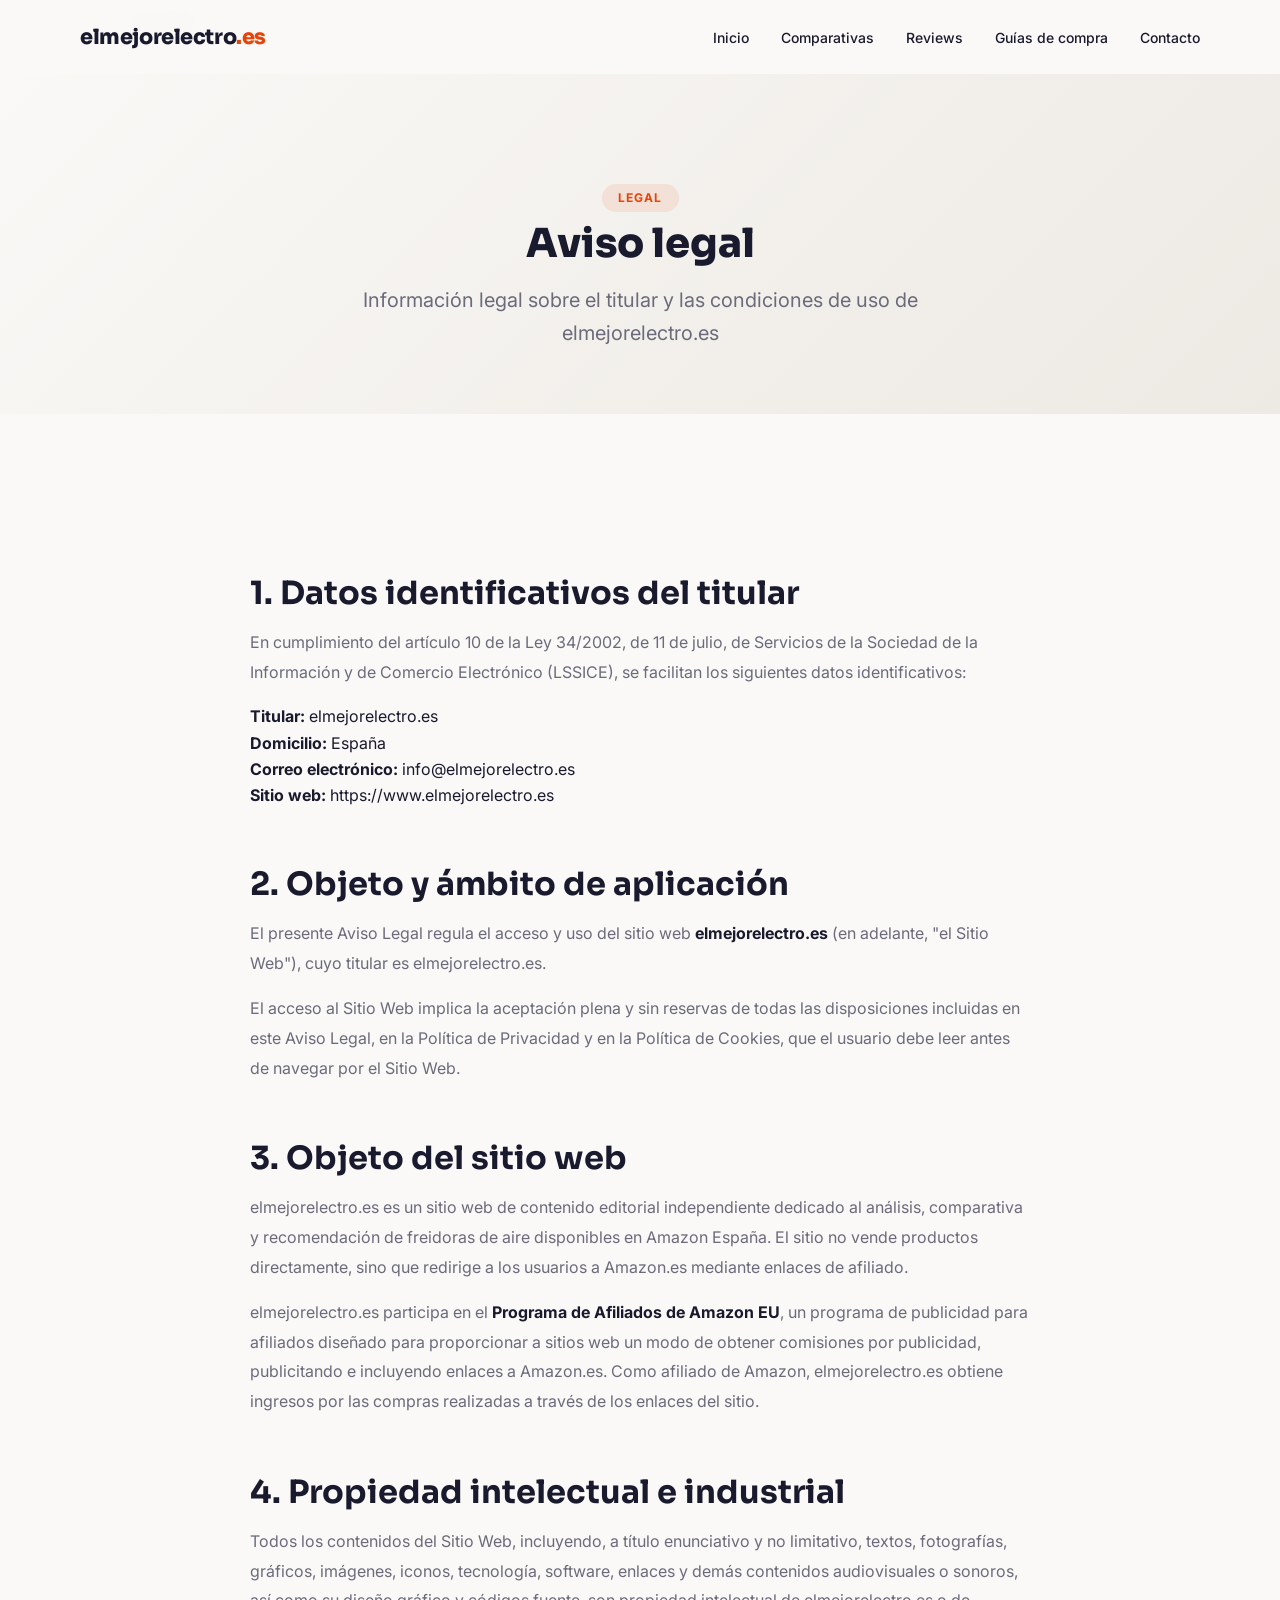
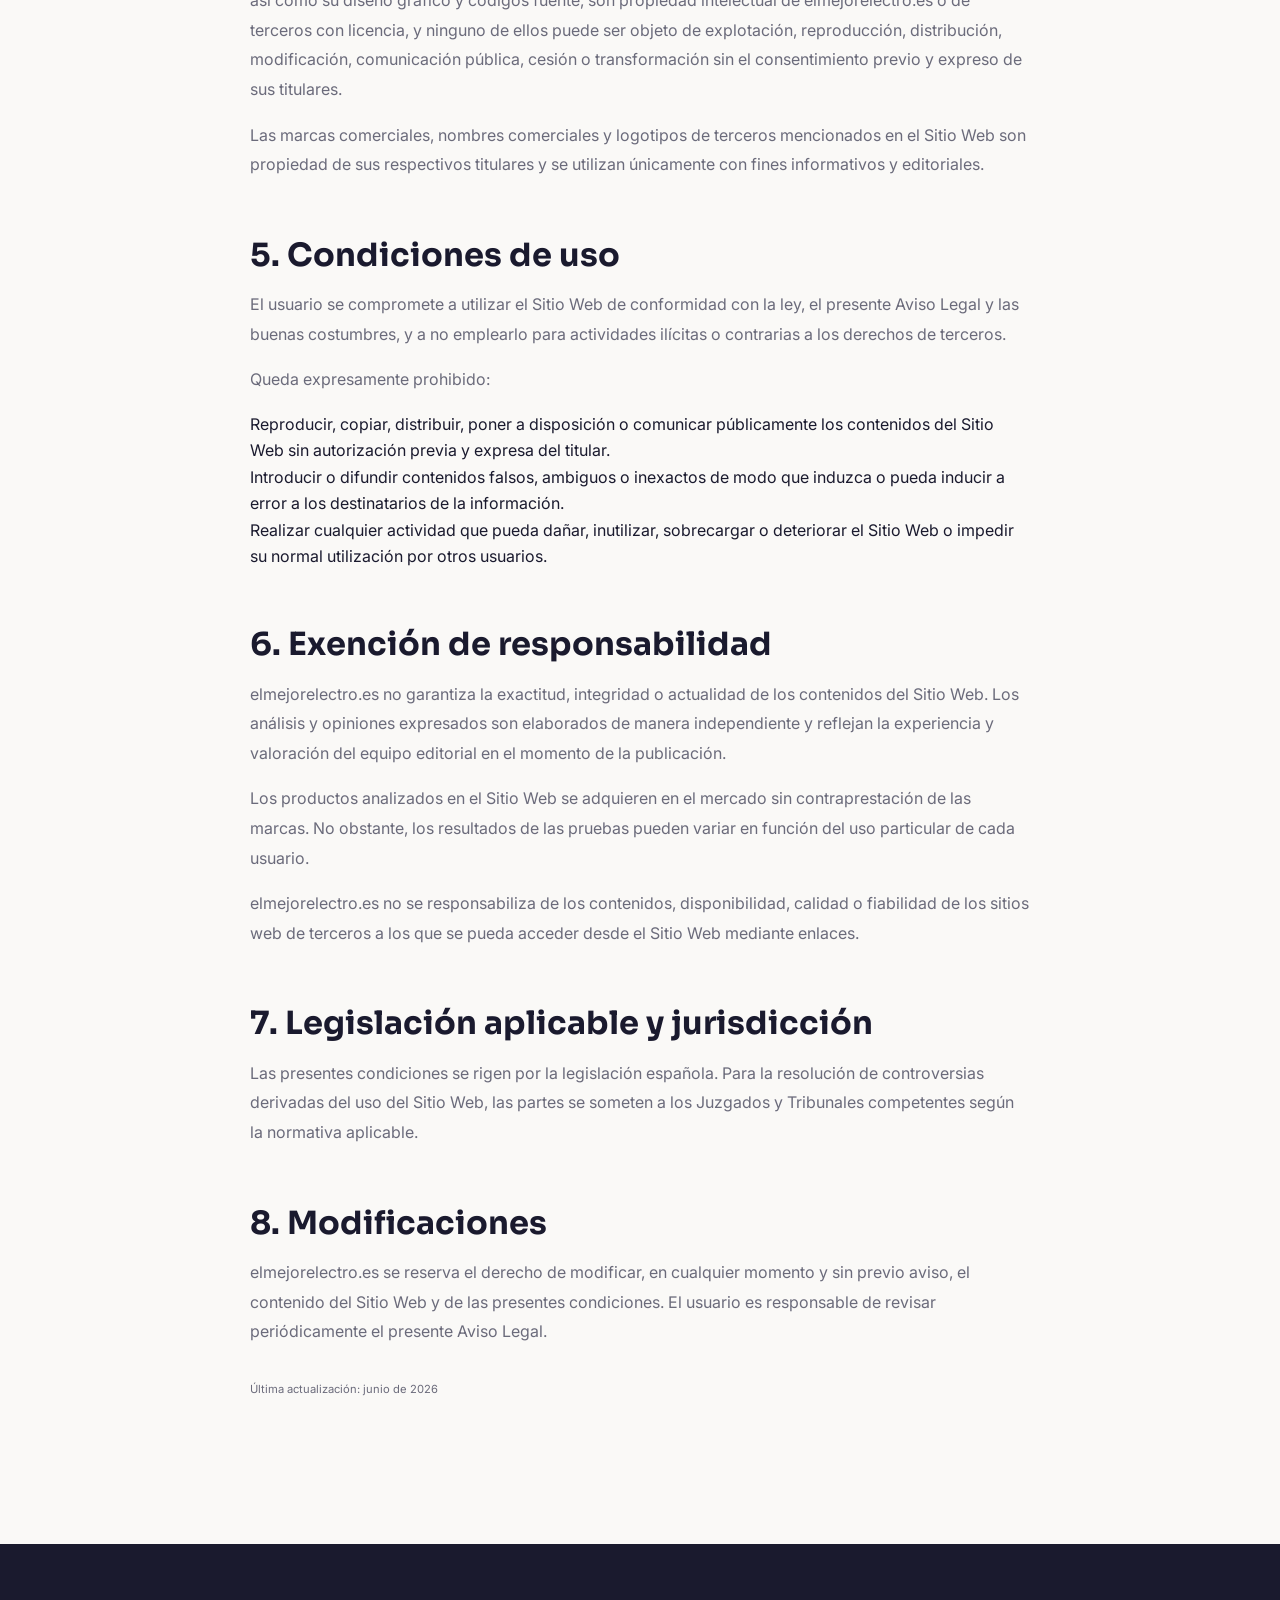
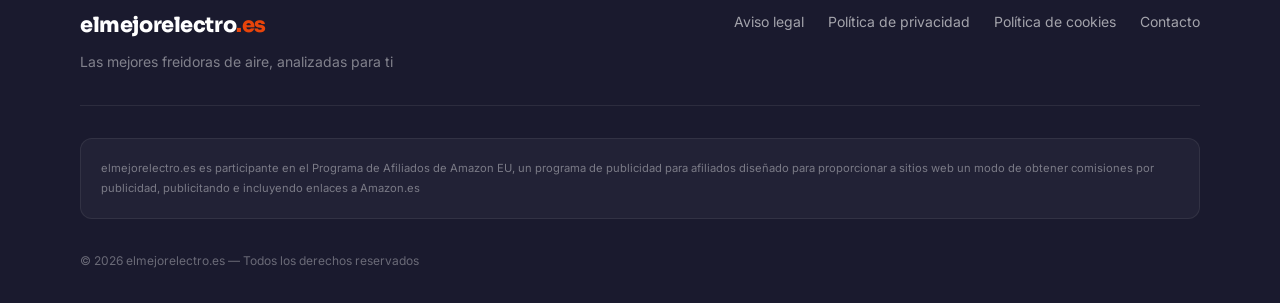
==== pages/aviso-legal.html @ 30460b9b "Initial commit — elmejorelectro.es" ====
<!DOCTYPE html>
<html lang="es">
<head>
  <meta charset="UTF-8">
  <meta name="viewport" content="width=device-width, initial-scale=1.0">
  <title>Aviso Legal | elmejorelectro.es</title>
  <meta name="description" content="Aviso legal de elmejorelectro.es. Información sobre el titular del sitio, condiciones de uso y propiedad intelectual.">
  <meta name="robots" content="noindex, follow">
  <link rel="icon" type="image/svg+xml" href="../favicon.svg">
  <link rel="canonical" href="https://www.elmejorelectro.es/pages/aviso-legal.html">

  <link rel="preconnect" href="https://fonts.googleapis.com">
  <link rel="preconnect" href="https://fonts.gstatic.com" crossorigin>
  <link href="https://fonts.googleapis.com/css2?family=Sora:wght@400;600;700;800&family=Inter:wght@400;500;600&display=swap" rel="stylesheet">
  <link rel="stylesheet" href="../css/style.css">
</head>
<body>

  <header id="main-header" class="header">
    <div class="container header-inner">
      <a href="../index.html" class="logo" aria-label="elmejorelectro.es — inicio">
        <span class="logo-text">elmejorelectro</span><span class="logo-dot">.es</span>
      </a>
      <nav class="nav" id="main-nav" aria-label="Navegación principal">
        <ul class="nav-list">
          <li><a href="../index.html" class="nav-link">Inicio</a></li>
          <li><a href="comparativa-freidoras-aire.html" class="nav-link">Comparativas</a></li>
          <li><a href="reviews.html" class="nav-link">Reviews</a></li>
          <li><a href="guia-de-compra.html" class="nav-link">Guías de compra</a></li>
          <li><a href="contacto.html" class="nav-link">Contacto</a></li>
        </ul>
      </nav>
      <button class="hamburger" id="hamburger-btn" aria-label="Abrir menú" aria-expanded="false" aria-controls="main-nav">
        <span class="hamburger-line"></span>
        <span class="hamburger-line"></span>
        <span class="hamburger-line"></span>
      </button>
    </div>
  </header>

  <main>

    <nav class="breadcrumb" aria-label="Ruta de navegación">
      <div class="container">
        <ol>
          <li><a href="../index.html">Inicio</a></li>
          <li><span>Aviso legal</span></li>
        </ol>
      </div>
    </nav>

    <section class="page-hero">
      <div class="container">
        <span class="section-tag">Legal</span>
        <h1>Aviso legal</h1>
        <p>Información legal sobre el titular y las condiciones de uso de elmejorelectro.es</p>
      </div>
    </section>

    <section class="page-body">
      <div class="container">
        <div class="article-wrap">
          <div class="article-body">

            <h2>1. Datos identificativos del titular</h2>
            <p>En cumplimiento del artículo 10 de la Ley 34/2002, de 11 de julio, de Servicios de la Sociedad de la Información y de Comercio Electrónico (LSSICE), se facilitan los siguientes datos identificativos:</p>
            <ul>
              <li><strong>Titular:</strong> elmejorelectro.es</li>
              <li><strong>Domicilio:</strong> España</li>
              <li><strong>Correo electrónico:</strong> <a href="mailto:info@elmejorelectro.es">info@elmejorelectro.es</a></li>
              <li><strong>Sitio web:</strong> https://www.elmejorelectro.es</li>
            </ul>

            <h2>2. Objeto y ámbito de aplicación</h2>
            <p>El presente Aviso Legal regula el acceso y uso del sitio web <strong>elmejorelectro.es</strong> (en adelante, "el Sitio Web"), cuyo titular es elmejorelectro.es.</p>
            <p>El acceso al Sitio Web implica la aceptación plena y sin reservas de todas las disposiciones incluidas en este Aviso Legal, en la <a href="politica-privacidad.html">Política de Privacidad</a> y en la <a href="politica-cookies.html">Política de Cookies</a>, que el usuario debe leer antes de navegar por el Sitio Web.</p>

            <h2>3. Objeto del sitio web</h2>
            <p>elmejorelectro.es es un sitio web de contenido editorial independiente dedicado al análisis, comparativa y recomendación de freidoras de aire disponibles en Amazon España. El sitio no vende productos directamente, sino que redirige a los usuarios a Amazon.es mediante enlaces de afiliado.</p>
            <p>elmejorelectro.es participa en el <strong>Programa de Afiliados de Amazon EU</strong>, un programa de publicidad para afiliados diseñado para proporcionar a sitios web un modo de obtener comisiones por publicidad, publicitando e incluyendo enlaces a Amazon.es. Como afiliado de Amazon, elmejorelectro.es obtiene ingresos por las compras realizadas a través de los enlaces del sitio.</p>

            <h2>4. Propiedad intelectual e industrial</h2>
            <p>Todos los contenidos del Sitio Web, incluyendo, a título enunciativo y no limitativo, textos, fotografías, gráficos, imágenes, iconos, tecnología, software, enlaces y demás contenidos audiovisuales o sonoros, así como su diseño gráfico y códigos fuente, son propiedad intelectual de elmejorelectro.es o de terceros con licencia, y ninguno de ellos puede ser objeto de explotación, reproducción, distribución, modificación, comunicación pública, cesión o transformación sin el consentimiento previo y expreso de sus titulares.</p>
            <p>Las marcas comerciales, nombres comerciales y logotipos de terceros mencionados en el Sitio Web son propiedad de sus respectivos titulares y se utilizan únicamente con fines informativos y editoriales.</p>

            <h2>5. Condiciones de uso</h2>
            <p>El usuario se compromete a utilizar el Sitio Web de conformidad con la ley, el presente Aviso Legal y las buenas costumbres, y a no emplearlo para actividades ilícitas o contrarias a los derechos de terceros.</p>
            <p>Queda expresamente prohibido:</p>
            <ul>
              <li>Reproducir, copiar, distribuir, poner a disposición o comunicar públicamente los contenidos del Sitio Web sin autorización previa y expresa del titular.</li>
              <li>Introducir o difundir contenidos falsos, ambiguos o inexactos de modo que induzca o pueda inducir a error a los destinatarios de la información.</li>
              <li>Realizar cualquier actividad que pueda dañar, inutilizar, sobrecargar o deteriorar el Sitio Web o impedir su normal utilización por otros usuarios.</li>
            </ul>

            <h2>6. Exención de responsabilidad</h2>
            <p>elmejorelectro.es no garantiza la exactitud, integridad o actualidad de los contenidos del Sitio Web. Los análisis y opiniones expresados son elaborados de manera independiente y reflejan la experiencia y valoración del equipo editorial en el momento de la publicación.</p>
            <p>Los productos analizados en el Sitio Web se adquieren en el mercado sin contraprestación de las marcas. No obstante, los resultados de las pruebas pueden variar en función del uso particular de cada usuario.</p>
            <p>elmejorelectro.es no se responsabiliza de los contenidos, disponibilidad, calidad o fiabilidad de los sitios web de terceros a los que se pueda acceder desde el Sitio Web mediante enlaces.</p>

            <h2>7. Legislación aplicable y jurisdicción</h2>
            <p>Las presentes condiciones se rigen por la legislación española. Para la resolución de controversias derivadas del uso del Sitio Web, las partes se someten a los Juzgados y Tribunales competentes según la normativa aplicable.</p>

            <h2>8. Modificaciones</h2>
            <p>elmejorelectro.es se reserva el derecho de modificar, en cualquier momento y sin previo aviso, el contenido del Sitio Web y de las presentes condiciones. El usuario es responsable de revisar periódicamente el presente Aviso Legal.</p>

            <p class="affiliate-notice" style="margin-top: var(--sp-8);">Última actualización: junio de 2026</p>

          </div>
        </div>
      </div>
    </section>

  </main>

  <footer class="footer">
    <div class="container">
      <div class="footer-top">
        <div class="footer-brand">
          <a href="../index.html" class="logo" aria-label="elmejorelectro.es — inicio">
            <span class="logo-text">elmejorelectro</span><span class="logo-dot">.es</span>
          </a>
          <p class="footer-tagline">Las mejores freidoras de aire, analizadas para ti</p>
        </div>
        <nav class="footer-nav" aria-label="Navegación legal">
          <ul>
            <li><a href="aviso-legal.html">Aviso legal</a></li>
            <li><a href="politica-privacidad.html">Política de privacidad</a></li>
            <li><a href="politica-cookies.html">Política de cookies</a></li>
            <li><a href="contacto.html">Contacto</a></li>
          </ul>
        </nav>
      </div>
      <div class="footer-affiliate">
        <p>elmejorelectro.es es participante en el Programa de Afiliados de Amazon EU, un programa de publicidad para afiliados diseñado para proporcionar a sitios web un modo de obtener comisiones por publicidad, publicitando e incluyendo enlaces a Amazon.es</p>
      </div>
      <div class="footer-bottom">
        <p>&copy; <span id="current-year">2025</span> elmejorelectro.es — Todos los derechos reservados</p>
      </div>
    </div>
  </footer>

  <script src="../js/main.js"></script>
</body>
</html>
---- css/style.css ----
/* =============================================================
   elmejorelectro.es — style.css
   Vanilla CSS, mobile-first | breakpoints: 768px / 1200px
   ============================================================= */

/* ---------------------------------------------------------------
   1. DESIGN TOKENS
--------------------------------------------------------------- */
:root {
  /* Colores */
  --clr-primary:       #E8440A;
  --clr-primary-dark:  #C73309;
  --clr-secondary:     #1A1A2E;
  --clr-accent:        #F5A623;
  --clr-bg:            #FAF9F7;
  --clr-bg-alt:        #F2F0ED;
  --clr-white:         #FFFFFF;
  --clr-text:          #1A1A2E;
  --clr-text-soft:     #6B6B7B;
  --clr-border:        #E4E2DF;

  /* Tipografía */
  --font-display: 'Sora', sans-serif;
  --font-body:    'Inter', sans-serif;

  /* Tamaños de texto */
  --text-xs:   0.75rem;
  --text-sm:   0.875rem;
  --text-base: 1rem;
  --text-lg:   1.125rem;
  --text-xl:   1.25rem;
  --text-2xl:  1.5rem;
  --text-3xl:  2rem;
  --text-4xl:  2.5rem;

  /* Espaciado */
  --sp-1: 0.25rem;
  --sp-2: 0.5rem;
  --sp-3: 0.75rem;
  --sp-4: 1rem;
  --sp-5: 1.25rem;
  --sp-6: 1.5rem;
  --sp-8: 2rem;
  --sp-10: 2.5rem;
  --sp-12: 3rem;
  --sp-16: 4rem;
  --sp-20: 5rem;
  --sp-24: 6rem;

  /* Layout */
  --container-max:  1200px;
  --container-pad:  1.25rem;
  --header-height:  70px;

  /* Bordes */
  --radius-sm:   8px;
  --radius-md:   12px;
  --radius-lg:   20px;
  --radius-full: 9999px;

  /* Sombras */
  --shadow-sm:    0 1px 4px rgba(26,26,46,.06);
  --shadow-md:    0 4px 16px rgba(26,26,46,.10);
  --shadow-lg:    0 8px 32px rgba(26,26,46,.14);
  --shadow-hover: 0 14px 44px rgba(26,26,46,.18);

  /* Transiciones */
  --t-fast: 150ms ease;
  --t:      220ms ease;
  --t-slow: 350ms ease;
}

/* ---------------------------------------------------------------
   2. RESET + BASE
--------------------------------------------------------------- */
*, *::before, *::after {
  box-sizing: border-box;
  margin: 0;
  padding: 0;
}

html {
  font-size: 16px;
  scroll-behavior: smooth;
  -webkit-text-size-adjust: 100%;
}

body {
  font-family: var(--font-body);
  font-size: var(--text-base);
  color: var(--clr-text);
  background: var(--clr-bg);
  line-height: 1.65;
  -webkit-font-smoothing: antialiased;
  -moz-osx-font-smoothing: grayscale;
}

body.menu-open { overflow: hidden; }

img, svg { display: block; max-width: 100%; }
a { color: inherit; text-decoration: none; }
ul { list-style: none; }
button { cursor: pointer; border: none; background: none; font-family: inherit; }

h1, h2, h3, h4, h5, h6 {
  font-family: var(--font-display);
  color: var(--clr-text);
  line-height: 1.2;
}
h1 { font-size: clamp(2rem, 6vw, var(--text-4xl)); font-weight: 800; }
h2 { font-size: clamp(1.65rem, 4vw, var(--text-3xl)); font-weight: 700; }
h3 { font-size: var(--text-2xl); font-weight: 600; }

/* ---------------------------------------------------------------
   3. UTILIDADES
--------------------------------------------------------------- */
.container {
  max-width: var(--container-max);
  margin: 0 auto;
  padding: 0 var(--container-pad);
}

.section-header {
  text-align: center;
  margin-bottom: var(--sp-12);
}
.section-header p {
  color: var(--clr-text-soft);
  font-size: var(--text-lg);
  margin-top: var(--sp-3);
  max-width: 600px;
  margin-left: auto;
  margin-right: auto;
}

.section-tag {
  display: inline-block;
  background: rgba(232,68,10,.1);
  color: var(--clr-primary);
  font-size: var(--text-xs);
  font-weight: 700;
  text-transform: uppercase;
  letter-spacing: .1em;
  padding: var(--sp-1) var(--sp-4);
  border-radius: var(--radius-full);
  margin-bottom: var(--sp-2);
}

/* ---------------------------------------------------------------
   4. BOTONES
--------------------------------------------------------------- */
.btn {
  display: inline-flex;
  align-items: center;
  justify-content: center;
  gap: var(--sp-2);
  padding: .75rem 1.5rem;
  border-radius: var(--radius-sm);
  font-family: var(--font-display);
  font-weight: 600;
  font-size: var(--text-base);
  transition: var(--t);
  white-space: nowrap;
}

.btn-primary {
  background: var(--clr-primary);
  color: var(--clr-white);
}
.btn-primary:hover {
  background: var(--clr-primary-dark);
  transform: translateY(-2px);
  box-shadow: 0 6px 20px rgba(232,68,10,.35);
}

.btn-secondary {
  background: transparent;
  color: var(--clr-primary);
  border: 2px solid var(--clr-primary);
}
.btn-secondary:hover {
  background: var(--clr-primary);
  color: var(--clr-white);
  transform: translateY(-2px);
}

.btn-amazon {
  width: 100%;
  background: var(--clr-primary);
  color: var(--clr-white);
  padding: .875rem 1.5rem;
  font-size: var(--text-base);
  font-weight: 700;
  border-radius: var(--radius-sm);
  transition: var(--t);
}
.btn-amazon:hover {
  background: var(--clr-primary-dark);
  transform: translateY(-2px);
  box-shadow: 0 6px 24px rgba(232,68,10,.40);
}

/* ---------------------------------------------------------------
   5. HEADER
--------------------------------------------------------------- */
.header {
  position: fixed;
  inset: 0 0 auto 0;
  z-index: 1000;
  height: var(--header-height);
  background: rgba(250,249,247,.97);
  backdrop-filter: blur(10px);
  -webkit-backdrop-filter: blur(10px);
  transition: box-shadow var(--t), background var(--t);
  display: flex;
  align-items: center;
}
.header.scrolled {
  background: var(--clr-white);
  box-shadow: 0 2px 20px rgba(26,26,46,.10);
}

.header-inner {
  width: 100%;
  display: flex;
  align-items: center;
  justify-content: space-between;
  gap: var(--sp-6);
}

/* Logo */
.logo { display: inline-flex; align-items: baseline; }
.logo-text {
  font-family: var(--font-display);
  font-weight: 800;
  font-size: 1.3rem;
  color: var(--clr-secondary);
  letter-spacing: -.02em;
}
.logo-dot {
  font-family: var(--font-display);
  font-weight: 800;
  font-size: 1.3rem;
  color: var(--clr-primary);
  letter-spacing: -.02em;
}

/* Navegación – oculta en mobile */
.nav { display: none; }

.nav-list {
  display: flex;
  gap: var(--sp-8);
  align-items: center;
}
.nav-link {
  font-size: var(--text-sm);
  font-weight: 500;
  color: var(--clr-text);
  transition: color var(--t-fast);
  position: relative;
  padding-bottom: 2px;
}
.nav-link::after {
  content: '';
  position: absolute;
  left: 0; right: 0; bottom: -4px;
  height: 2px;
  background: var(--clr-primary);
  border-radius: 2px;
  transform: scaleX(0);
  transition: transform var(--t-fast);
}
.nav-link:hover,
.nav-link.active { color: var(--clr-primary); }
.nav-link:hover::after,
.nav-link.active::after { transform: scaleX(1); }

/* Hamburger */
.hamburger {
  display: flex;
  flex-direction: column;
  gap: 5px;
  padding: 8px 6px;
  border-radius: var(--radius-sm);
  transition: background var(--t-fast);
  z-index: 1100;
}
.hamburger:hover { background: rgba(232,68,10,.08); }

.hamburger-line {
  display: block;
  width: 22px; height: 2px;
  background: var(--clr-secondary);
  border-radius: 2px;
  transition: var(--t);
  transform-origin: center;
}
.hamburger-active .hamburger-line:nth-child(1) { transform: translateY(7px) rotate(45deg); }
.hamburger-active .hamburger-line:nth-child(2) { opacity: 0; transform: scaleX(0); }
.hamburger-active .hamburger-line:nth-child(3) { transform: translateY(-7px) rotate(-45deg); }

/* Menú mobile abierto */
.nav-open {
  display: flex !important;
  flex-direction: column;
  position: fixed;
  top: var(--header-height);
  left: 0; right: 0;
  background: var(--clr-white);
  padding: var(--sp-6) var(--container-pad);
  box-shadow: var(--shadow-lg);
  animation: slideDown var(--t-slow) ease forwards;
}
.nav-open .nav-list {
  flex-direction: column;
  gap: 0;
  align-items: stretch;
}
.nav-open .nav-link {
  display: block;
  padding: var(--sp-4) 0;
  border-bottom: 1px solid var(--clr-border);
  font-size: var(--text-base);
}
.nav-open .nav-link::after { display: none; }

@keyframes slideDown {
  from { opacity: 0; transform: translateY(-8px); }
  to   { opacity: 1; transform: translateY(0); }
}

/* ---------------------------------------------------------------
   6. HERO
--------------------------------------------------------------- */
.hero {
  padding-top: calc(var(--header-height) + var(--sp-16));
  padding-bottom: var(--sp-24);
  background: linear-gradient(135deg, var(--clr-bg) 0%, #EDE9E3 100%);
  overflow: hidden;
}

.hero-inner {
  display: flex;
  flex-direction: column;
  align-items: center;
  gap: var(--sp-12);
}

.hero-content { text-align: center; max-width: 680px; }

.hero-tag {
  display: inline-block;
  background: rgba(232,68,10,.1);
  color: var(--clr-primary);
  font-size: var(--text-sm);
  font-weight: 600;
  padding: var(--sp-1) var(--sp-4);
  border-radius: var(--radius-full);
  margin-bottom: var(--sp-5);
}

.hero-content h1 { margin-bottom: var(--sp-5); }

.hero-subtitle {
  font-size: var(--text-xl);
  color: var(--clr-text-soft);
  line-height: 1.65;
  margin-bottom: var(--sp-8);
}

.hero-ctas {
  display: flex;
  flex-direction: column;
  gap: var(--sp-4);
  align-items: center;
  margin-bottom: var(--sp-8);
}

.hero-trust {
  display: flex;
  flex-wrap: wrap;
  gap: var(--sp-4) var(--sp-6);
  justify-content: center;
  font-size: var(--text-sm);
  color: var(--clr-text-soft);
}
.hero-trust span::before {
  content: '✓ ';
  color: var(--clr-primary);
  font-weight: 700;
}

.hero-image {
  width: 100%;
  max-width: 320px;
  margin: 0 auto;
}
.airfryer-svg {
  width: 100%;
  height: auto;
  filter: drop-shadow(0 24px 48px rgba(26,26,46,.18));
}

/* ---------------------------------------------------------------
   7. PRODUCTOS
--------------------------------------------------------------- */
.products-section {
  padding: var(--sp-24) 0;
  background: var(--clr-white);
}

.products-grid {
  display: flex;
  flex-direction: column;
  gap: var(--sp-8);
}

/* Tarjeta de producto */
.product-card {
  position: relative;
  display: flex;
  flex-direction: column;
  background: var(--clr-bg);
  border: 1px solid var(--clr-border);
  border-radius: var(--radius-md);
  overflow: hidden;
  transition: box-shadow var(--t), transform var(--t);
}
.product-card:hover {
  box-shadow: var(--shadow-hover);
  transform: translateY(-4px);
}
.product-card.featured {
  border-color: rgba(232,68,10,.40);
  box-shadow: 0 0 0 2px rgba(232,68,10,.12);
}

/* Badge */
.product-badge {
  display: inline-flex;
  align-items: center;
  position: absolute;
  top: 0; left: 0;
  z-index: 2;
  font-size: var(--text-xs);
  font-weight: 700;
  text-transform: uppercase;
  letter-spacing: .07em;
  padding: 6px 14px;
  border-radius: 0 0 var(--radius-sm) 0;
}
.badge-top     { background: var(--clr-primary); color: var(--clr-white); }
.badge-value   { background: var(--clr-accent);  color: var(--clr-secondary); }
.badge-popular { background: var(--clr-secondary); color: var(--clr-white); }

/* Imagen placeholder */
.product-image {
  display: flex;
  justify-content: center;
  padding: var(--sp-12) var(--sp-8) var(--sp-4);
  background: var(--clr-bg);
}
.product-image svg {
  width: 100%;
  max-width: 240px;
  height: auto;
  border-radius: var(--radius-md);
}
.product-image a {
  display: flex;
  justify-content: center;
}
.product-image a img {
  width: 100%;
  max-width: 240px;
  height: 240px;
  object-fit: contain;
  border-radius: var(--radius-md);
  display: block;
  transition: transform var(--t);
}
.product-card:hover .product-image a img {
  transform: scale(1.03);
}

/* Info del producto */
.product-info {
  display: flex;
  flex-direction: column;
  flex: 1;
  gap: var(--sp-4);
  padding: var(--sp-6);
}

.product-name {
  font-size: var(--text-xl);
  font-weight: 700;
  line-height: 1.3;
}

.product-rating {
  display: flex;
  align-items: center;
  gap: var(--sp-2);
  flex-wrap: wrap;
}
.stars         { font-size: var(--text-base); letter-spacing: 1px; color: var(--clr-accent); }
.rating-score  { font-weight: 700; }
.rating-count  { font-size: var(--text-sm); color: var(--clr-text-soft); }

.product-pros { display: flex; flex-direction: column; gap: var(--sp-2); }
.product-pros li {
  font-size: var(--text-sm);
  color: var(--clr-text-soft);
  padding-left: 1.3rem;
  position: relative;
  line-height: 1.55;
}
.product-pros li::before {
  content: '✓';
  position: absolute;
  left: 0;
  color: var(--clr-primary);
  font-weight: 700;
}

.product-price {
  display: flex;
  align-items: baseline;
  gap: var(--sp-2);
}
.price-label { font-size: var(--text-sm); color: var(--clr-text-soft); }
.price {
  font-family: var(--font-display);
  font-size: 1.8rem;
  font-weight: 800;
  color: var(--clr-primary);
  line-height: 1;
}

.affiliate-notice {
  font-size: .7rem;
  color: var(--clr-text-soft);
  line-height: 1.5;
  margin-top: var(--sp-2);
}

/* ---------------------------------------------------------------
   8. CONFIANZA
--------------------------------------------------------------- */
.trust-section {
  padding: var(--sp-24) 0;
  background: var(--clr-secondary);
}
.trust-section .section-header h2 { color: var(--clr-white); }

.trust-grid {
  display: flex;
  flex-direction: column;
  gap: var(--sp-6);
}

.trust-item {
  text-align: center;
  padding: var(--sp-8);
  background: rgba(255,255,255,.04);
  border: 1px solid rgba(255,255,255,.08);
  border-radius: var(--radius-md);
  transition: background var(--t);
}
.trust-item:hover { background: rgba(255,255,255,.08); }

.trust-icon {
  width: 64px;
  height: 64px;
  margin: 0 auto var(--sp-5);
}
.trust-item h3 {
  color: var(--clr-white);
  font-size: var(--text-xl);
  margin-bottom: var(--sp-3);
}
.trust-item p {
  font-size: var(--text-sm);
  color: rgba(255,255,255,.6);
  line-height: 1.75;
}

/* ---------------------------------------------------------------
   9. GUÍA DE COMPRA
--------------------------------------------------------------- */
.guide-section {
  padding: var(--sp-24) 0;
  background: var(--clr-bg);
}

.guide-grid {
  display: grid;
  grid-template-columns: 1fr;
  gap: var(--sp-5);
}

.guide-card {
  display: block;
  background: var(--clr-white);
  border: 1px solid var(--clr-border);
  border-radius: var(--radius-md);
  padding: var(--sp-8);
  transition: box-shadow var(--t), transform var(--t), border-color var(--t);
}
.guide-card:hover {
  box-shadow: var(--shadow-md);
  transform: translateY(-3px);
  border-color: rgba(232,68,10,.35);
}

.guide-emoji {
  font-size: 2.4rem;
  display: block;
  margin-bottom: var(--sp-4);
  line-height: 1;
}
.guide-card h3 {
  font-size: var(--text-xl);
  margin-bottom: var(--sp-2);
  color: var(--clr-text);
}
.guide-card p {
  font-size: var(--text-sm);
  color: var(--clr-text-soft);
  line-height: 1.65;
  margin-bottom: var(--sp-4);
}
.guide-cta {
  font-size: var(--text-sm);
  font-weight: 700;
  color: var(--clr-primary);
}

/* ---------------------------------------------------------------
   10. ÚLTIMAS REVIEWS
--------------------------------------------------------------- */
.reviews-section {
  padding: var(--sp-24) 0;
  background: var(--clr-white);
}

.reviews-grid {
  display: flex;
  flex-direction: column;
  gap: var(--sp-8);
}

.review-card {
  background: var(--clr-bg);
  border: 1px solid var(--clr-border);
  border-radius: var(--radius-md);
  overflow: hidden;
  transition: box-shadow var(--t), transform var(--t);
}
.review-card:hover {
  box-shadow: var(--shadow-hover);
  transform: translateY(-4px);
}

.review-image svg {
  width: 100%;
  height: 180px;
}

.review-content { padding: var(--sp-6); }

.review-badge {
  display: inline-block;
  background: rgba(232,68,10,.1);
  color: var(--clr-primary);
  font-size: var(--text-xs);
  font-weight: 700;
  text-transform: uppercase;
  letter-spacing: .08em;
  padding: 3px 10px;
  border-radius: var(--radius-full);
  margin-bottom: var(--sp-3);
}

.review-content h3 {
  font-size: var(--text-xl);
  line-height: 1.4;
  margin-bottom: var(--sp-3);
  color: var(--clr-text);
}
.review-content p {
  font-size: var(--text-sm);
  color: var(--clr-text-soft);
  line-height: 1.75;
  margin-bottom: var(--sp-4);
}

.read-more {
  display: inline-flex;
  align-items: center;
  gap: 4px;
  font-size: var(--text-sm);
  font-weight: 700;
  color: var(--clr-primary);
  transition: gap var(--t-fast);
}
.read-more:hover { gap: 8px; }

/* ---------------------------------------------------------------
   11. FAQ ACORDEÓN
--------------------------------------------------------------- */
.faq-section {
  padding: var(--sp-24) 0;
  background: var(--clr-bg);
}

.faq-list {
  max-width: 800px;
  margin: 0 auto;
  display: flex;
  flex-direction: column;
  gap: var(--sp-2);
}

.faq-item {
  background: var(--clr-white);
  border: 1px solid var(--clr-border);
  border-radius: var(--radius-md);
  overflow: hidden;
  transition: box-shadow var(--t), border-color var(--t);
}
.faq-item.faq-active {
  box-shadow: var(--shadow-md);
  border-color: rgba(232,68,10,.25);
}

.faq-question {
  width: 100%;
  display: flex;
  align-items: center;
  justify-content: space-between;
  gap: var(--sp-4);
  padding: var(--sp-5) var(--sp-6);
  text-align: left;
  font-family: var(--font-display);
  font-weight: 600;
  font-size: var(--text-base);
  color: var(--clr-text);
  transition: color var(--t-fast);
}
.faq-question:hover  { color: var(--clr-primary); }
.faq-active .faq-question { color: var(--clr-primary); }

.faq-icon {
  width: 20px; height: 20px;
  flex-shrink: 0;
  color: var(--clr-text-soft);
  transition: transform var(--t), color var(--t);
}
.faq-active .faq-icon {
  transform: rotate(180deg);
  color: var(--clr-primary);
}

.faq-answer {
  max-height: 0;
  overflow: hidden;
  transition: max-height var(--t-slow) ease;
}
.faq-answer p {
  padding: 0 var(--sp-6) var(--sp-5);
  font-size: var(--text-sm);
  color: var(--clr-text-soft);
  line-height: 1.85;
}
.faq-answer p strong { color: var(--clr-text); }

/* ---------------------------------------------------------------
   12. FOOTER
--------------------------------------------------------------- */
.footer {
  background: var(--clr-secondary);
  color: rgba(255,255,255,.7);
  padding: var(--sp-16) 0 var(--sp-8);
}

.footer-top {
  display: flex;
  flex-direction: column;
  gap: var(--sp-8);
  padding-bottom: var(--sp-8);
  border-bottom: 1px solid rgba(255,255,255,.08);
  margin-bottom: var(--sp-8);
}

.footer .logo-text { color: var(--clr-white); }
.footer-tagline {
  font-size: var(--text-sm);
  color: rgba(255,255,255,.45);
  margin-top: var(--sp-2);
}

.footer-nav ul {
  display: flex;
  flex-wrap: wrap;
  gap: var(--sp-3) var(--sp-6);
}
.footer-nav a {
  font-size: var(--text-sm);
  color: rgba(255,255,255,.60);
  transition: color var(--t-fast);
}
.footer-nav a:hover { color: var(--clr-white); }

.footer-affiliate {
  background: rgba(255,255,255,.04);
  border: 1px solid rgba(255,255,255,.07);
  border-radius: var(--radius-md);
  padding: var(--sp-5);
  margin-bottom: var(--sp-8);
}
.footer-affiliate p {
  font-size: .7rem;
  color: rgba(255,255,255,.4);
  line-height: 1.75;
}

.footer-bottom {
  display: flex;
  flex-direction: column;
  gap: var(--sp-2);
}
.footer-bottom p    { font-size: var(--text-xs); color: rgba(255,255,255,.35); }
.footer-disclaimer  { font-style: italic; }

/* ---------------------------------------------------------------
   13. COOKIE BANNER
--------------------------------------------------------------- */
.cookie-banner {
  position: fixed;
  left: 0; right: 0; bottom: 0;
  z-index: 9999;
  background: var(--clr-secondary);
  box-shadow: 0 -4px 24px rgba(0,0,0,.22);
  transform: translateY(100%);
  opacity: 0;
  visibility: hidden;
  transition: transform var(--t-slow), opacity var(--t-slow), visibility var(--t-slow);
}
.cookie-banner.cookie-visible {
  transform: translateY(0);
  opacity: 1;
  visibility: visible;
}
.cookie-banner.cookie-hidden {
  transform: translateY(100%);
  opacity: 0;
  visibility: hidden;
}

.cookie-content {
  max-width: var(--container-max);
  margin: 0 auto;
  padding: var(--sp-5) var(--container-pad);
  display: flex;
  flex-direction: column;
  gap: var(--sp-4);
}
.cookie-content p {
  font-size: var(--text-sm);
  color: rgba(255,255,255,.72);
  line-height: 1.6;
}
.cookie-content a { color: var(--clr-accent); text-decoration: underline; }

.cookie-actions { display: flex; gap: var(--sp-3); flex-wrap: wrap; }

.btn-cookie-primary {
  background: var(--clr-primary);
  color: var(--clr-white);
  border: none;
  border-radius: var(--radius-sm);
  padding: .55rem 1.2rem;
  font-size: var(--text-sm);
  font-family: var(--font-body);
  font-weight: 600;
  cursor: pointer;
  transition: background var(--t-fast);
}
.btn-cookie-primary:hover { background: var(--clr-primary-dark); }

.btn-cookie-secondary {
  background: transparent;
  color: rgba(255,255,255,.65);
  border: 1px solid rgba(255,255,255,.22);
  border-radius: var(--radius-sm);
  padding: .55rem 1.2rem;
  font-size: var(--text-sm);
  font-family: var(--font-body);
  font-weight: 500;
  cursor: pointer;
  transition: background var(--t-fast), color var(--t-fast);
}
.btn-cookie-secondary:hover {
  background: rgba(255,255,255,.1);
  color: var(--clr-white);
}

/* ---------------------------------------------------------------
   14. GUÍA DE COMPRA — categorías y layout específico
--------------------------------------------------------------- */

/* Barra de navegación rápida entre categorías */
.guide-quick-nav {
  background: var(--clr-secondary);
  padding: var(--sp-4) 0;
  position: sticky;
  top: var(--header-height);
  z-index: 900;
}
.guide-quick-nav .container {
  display: flex;
  flex-wrap: wrap;
  gap: var(--sp-2);
  align-items: center;
}
.guide-quick-nav span {
  color: rgba(255,255,255,.45);
  font-size: var(--text-xs);
  font-weight: 600;
  text-transform: uppercase;
  letter-spacing: .08em;
  margin-right: var(--sp-2);
  display: none;
}
.guide-quick-nav a {
  display: inline-flex;
  align-items: center;
  gap: var(--sp-1);
  padding: 5px 14px;
  background: rgba(255,255,255,.08);
  color: rgba(255,255,255,.80);
  border: 1px solid rgba(255,255,255,.12);
  border-radius: var(--radius-full);
  font-size: var(--text-xs);
  font-weight: 600;
  text-transform: uppercase;
  letter-spacing: .05em;
  transition: background var(--t-fast), color var(--t-fast);
}
.guide-quick-nav a:hover {
  background: var(--clr-primary);
  color: var(--clr-white);
  border-color: var(--clr-primary);
}

/* Sección por categoría */
.guide-cat-section {
  padding: var(--sp-16) 0 var(--sp-20);
}
.guide-cat-section:nth-child(odd)  { background: var(--clr-bg); }
.guide-cat-section:nth-child(even) { background: var(--clr-white); }

/* Cabecera de categoría */
.guide-cat-header {
  display: flex;
  align-items: flex-start;
  gap: var(--sp-5);
  margin-bottom: var(--sp-10);
  padding-bottom: var(--sp-6);
  border-bottom: 3px solid var(--clr-primary);
}
.guide-cat-emoji {
  font-size: 2.5rem;
  line-height: 1;
  flex-shrink: 0;
}
.guide-cat-header h2 { margin-bottom: var(--sp-2); }
.guide-cat-header p  { color: var(--clr-text-soft); font-size: var(--text-base); line-height: 1.6; max-width: 680px; }

/* Grid de 2 columnas para la guía */
.products-grid--2col {
  display: grid;
  grid-template-columns: 1fr;
  gap: var(--sp-6);
}

/* Cons de producto (complementa .product-pros) */
.product-cons {
  display: flex;
  flex-direction: column;
  gap: var(--sp-1);
}
.product-cons li {
  font-size: var(--text-sm);
  color: var(--clr-text-soft);
  padding-left: 1.3rem;
  position: relative;
  line-height: 1.5;
}
.product-cons li::before {
  content: '✗';
  position: absolute;
  left: 0;
  color: #C0392B;
  font-weight: 700;
}

/* Etiqueta "Ideal para" */
.product-verdict {
  font-size: var(--text-xs);
  color: var(--clr-text-soft);
  background: rgba(232,68,10,.07);
  border-left: 3px solid var(--clr-primary);
  padding: var(--sp-2) var(--sp-3);
  border-radius: 0 var(--radius-sm) var(--radius-sm) 0;
}
.product-verdict strong { color: var(--clr-primary); }

/* Divisor de pros/cons */
.pros-cons-row {
  display: grid;
  grid-template-columns: 1fr;
  gap: var(--sp-3);
}
.pros-cons-label {
  font-size: var(--text-xs);
  font-weight: 700;
  text-transform: uppercase;
  letter-spacing: .06em;
  color: var(--clr-text-soft);
  margin-bottom: var(--sp-1);
}

@media (min-width: 768px) {
  .products-grid--2col { grid-template-columns: repeat(2, 1fr); }
  .guide-quick-nav span { display: block; }
  .pros-cons-row { grid-template-columns: 1fr 1fr; }
}

/* ---------------------------------------------------------------
   15. ARTÍCULO / COMPARATIVA
--------------------------------------------------------------- */

/* Cuerpo del artículo */
.article-wrap {
  padding: var(--sp-10) 0 var(--sp-16);
}
.article-body {
  max-width: 860px;
  margin: 0 auto;
  padding: 0 var(--container-pad);
}
.article-body h2 {
  font-size: clamp(1.5rem, 3.5vw, var(--text-3xl));
  margin: var(--sp-10) 0 var(--sp-4);
  padding-top: var(--sp-4);
  scroll-margin-top: calc(var(--header-height) + 16px);
}
.article-body h3 {
  font-size: var(--text-xl);
  color: var(--clr-secondary);
  margin: var(--sp-6) 0 var(--sp-3);
}
.article-body p {
  color: var(--clr-text-soft);
  line-height: 1.85;
  margin-bottom: var(--sp-4);
}
.article-body p strong { color: var(--clr-text); }

/* Lead / intro */
.article-lead {
  font-size: var(--text-lg);
  color: var(--clr-text-soft);
  line-height: 1.8;
  border-left: 4px solid var(--clr-primary);
  padding-left: var(--sp-6);
  margin: var(--sp-6) 0 var(--sp-8);
}

/* Veredictos rápidos (3 cards) */
.quick-picks {
  display: grid;
  grid-template-columns: 1fr;
  gap: var(--sp-4);
  margin: var(--sp-8) 0;
}
.quick-pick {
  border: 1px solid var(--clr-border);
  border-radius: var(--radius-md);
  padding: var(--sp-5);
  background: var(--clr-bg);
  transition: box-shadow var(--t);
}
.quick-pick:hover { box-shadow: var(--shadow-md); }
.qp-label {
  display: inline-block;
  font-size: var(--text-xs);
  font-weight: 700;
  text-transform: uppercase;
  letter-spacing: .07em;
  padding: 3px 10px;
  border-radius: var(--radius-full);
  margin-bottom: var(--sp-3);
}
.qp-label--gold   { background: var(--clr-accent); color: var(--clr-secondary); }
.qp-label--silver { background: #B0BAC8; color: var(--clr-secondary); }
.qp-label--value  { background: rgba(232,68,10,.12); color: var(--clr-primary); }
.quick-pick h3 { font-size: var(--text-xl); margin: 0 0 var(--sp-2); }
.quick-pick p  { font-size: var(--text-sm); margin: 0 0 var(--sp-4); }
.quick-pick .price { font-size: 1.4rem; font-weight: 800; color: var(--clr-primary); display: block; margin-bottom: var(--sp-3); }

/* Tabla comparativa */
.comparison-table-wrap { overflow-x: auto; margin: var(--sp-8) 0; border-radius: var(--radius-md); border: 1px solid var(--clr-border); }
.comparison-table { width: 100%; border-collapse: collapse; font-size: var(--text-sm); min-width: 520px; }
.comparison-table thead th {
  background: var(--clr-secondary);
  color: var(--clr-white);
  padding: var(--sp-4) var(--sp-5);
  text-align: left;
  font-family: var(--font-display);
  font-weight: 600;
}
.comparison-table thead th:first-child { min-width: 150px; }
.comparison-table tbody td {
  padding: var(--sp-3) var(--sp-5);
  border-bottom: 1px solid var(--clr-border);
  vertical-align: middle;
  line-height: 1.5;
}
.comparison-table tbody tr:last-child td { border-bottom: none; }
.comparison-table tbody tr:nth-child(even) td { background: var(--clr-bg); }
.comparison-table tbody tr:hover td { background: rgba(232,68,10,.03); }
.ct-feature { font-weight: 600; color: var(--clr-text); }
.ct-best { color: var(--clr-primary); font-weight: 700; }
.ct-check { color: #16a34a; font-weight: 700; }
.ct-cross { color: #dc2626; }
.ct-score { font-family: var(--font-display); font-weight: 800; font-size: var(--text-xl); color: var(--clr-primary); }

/* Sección de análisis de producto */
.product-review {
  border: 1px solid var(--clr-border);
  border-radius: var(--radius-md);
  overflow: hidden;
  margin: var(--sp-8) 0;
  scroll-margin-top: calc(var(--header-height) + 24px);
}
.product-review.featured-review { border-color: rgba(232,68,10,.4); box-shadow: 0 0 0 2px rgba(232,68,10,.1); }
.product-review-header {
  display: flex;
  align-items: center;
  gap: var(--sp-5);
  padding: var(--sp-6);
  background: var(--clr-bg);
  border-bottom: 1px solid var(--clr-border);
  flex-wrap: wrap;
}
.product-review-img {
  width: 110px;
  height: 110px;
  object-fit: contain;
  border-radius: var(--radius-sm);
  flex-shrink: 0;
}
.product-review-meta h3 { margin: 0 0 var(--sp-2); font-size: var(--text-2xl); }
.review-score-big {
  display: flex;
  align-items: baseline;
  gap: var(--sp-2);
}
.review-score-big .score-num {
  font-family: var(--font-display);
  font-size: 2.2rem;
  font-weight: 800;
  color: var(--clr-primary);
  line-height: 1;
}
.review-score-big .score-den { font-size: var(--text-lg); color: var(--clr-text-soft); }
.product-review-body { padding: var(--sp-6); }

/* Barras de puntuación */
.score-bars { display: flex; flex-direction: column; gap: var(--sp-3); margin: var(--sp-4) 0; }
.score-bar-row { display: flex; align-items: center; gap: var(--sp-3); }
.score-bar-label { font-size: var(--text-xs); font-weight: 600; min-width: 100px; color: var(--clr-text-soft); text-transform: uppercase; letter-spacing: .05em; }
.score-bar-track { flex: 1; height: 6px; background: var(--clr-border); border-radius: 3px; overflow: hidden; }
.score-bar-fill { height: 100%; background: var(--clr-primary); border-radius: 3px; }
.score-bar-num { font-size: var(--text-sm); font-weight: 700; min-width: 28px; text-align: right; }

/* Caja de veredicto */
.verdict-box {
  background: var(--clr-secondary);
  color: var(--clr-white);
  border-radius: var(--radius-md);
  padding: var(--sp-8);
  margin: var(--sp-10) 0;
}
.verdict-box h2 { color: var(--clr-white); margin-top: 0; padding-top: 0; }
.verdict-box p  { color: rgba(255,255,255,.75); line-height: 1.8; }
.verdict-list {
  display: grid;
  grid-template-columns: 1fr;
  gap: var(--sp-4);
  margin-top: var(--sp-5);
}
.verdict-item {
  background: rgba(255,255,255,.07);
  border-radius: var(--radius-sm);
  padding: var(--sp-4) var(--sp-5);
}
.verdict-item-label { font-size: var(--text-xs); font-weight: 700; text-transform: uppercase; letter-spacing: .08em; color: var(--clr-accent); margin-bottom: var(--sp-1); }
.verdict-item-name { font-family: var(--font-display); font-weight: 700; color: var(--clr-white); font-size: var(--text-lg); }
.verdict-item-desc { font-size: var(--text-sm); color: rgba(255,255,255,.60); margin-top: var(--sp-1); }

/* In-article Amazon box */
.article-amazon-box {
  border: 2px solid rgba(232,68,10,.25);
  border-radius: var(--radius-md);
  padding: var(--sp-5) var(--sp-6);
  display: flex;
  align-items: center;
  justify-content: space-between;
  gap: var(--sp-4);
  flex-wrap: wrap;
  margin: var(--sp-5) 0;
  background: rgba(232,68,10,.04);
}
.article-amazon-box p { font-size: var(--text-sm); color: var(--clr-text); margin: 0; flex: 1; line-height: 1.5; }
.article-amazon-box .price-inline { font-family: var(--font-display); font-weight: 800; font-size: 1.4rem; color: var(--clr-primary); white-space: nowrap; }

/* Tabla de pros/cons en artículo */
.pros-cons-article {
  display: grid;
  grid-template-columns: 1fr;
  gap: var(--sp-4);
  margin: var(--sp-5) 0;
}
.pros-box, .cons-box {
  border-radius: var(--radius-sm);
  padding: var(--sp-5);
}
.pros-box { background: rgba(22,163,74,.08); border: 1px solid rgba(22,163,74,.2); }
.cons-box { background: rgba(220,38,38,.07); border: 1px solid rgba(220,38,38,.15); }
.pros-box h4 { color: #15803d; margin-bottom: var(--sp-3); font-size: var(--text-sm); text-transform: uppercase; letter-spacing: .08em; }
.cons-box h4 { color: #b91c1c; margin-bottom: var(--sp-3); font-size: var(--text-sm); text-transform: uppercase; letter-spacing: .08em; }
.pros-box ul, .cons-box ul { display: flex; flex-direction: column; gap: var(--sp-2); }
.pros-box li, .cons-box li { font-size: var(--text-sm); color: var(--clr-text); line-height: 1.5; padding-left: 1.4rem; position: relative; }
.pros-box li::before { content: '✓'; position: absolute; left: 0; color: #16a34a; font-weight: 700; }
.cons-box li::before { content: '✗'; position: absolute; left: 0; color: #dc2626; font-weight: 700; }

@media (min-width: 768px) {
  .quick-picks          { grid-template-columns: repeat(3, 1fr); }
  .verdict-list         { grid-template-columns: repeat(3, 1fr); }
  .pros-cons-article    { grid-template-columns: 1fr 1fr; }
  .product-review-img   { width: 130px; height: 130px; }
}

/* ---------------------------------------------------------------
   16. BLOG — índice y entrada de artículo
--------------------------------------------------------------- */

/* Grid del blog index */
.blog-section { padding: var(--sp-16) 0 var(--sp-20); background: var(--clr-bg); }
.blog-grid {
  display: grid;
  grid-template-columns: 1fr;
  gap: var(--sp-8);
}

/* Tarjeta de entrada de blog */
.blog-card {
  background: var(--clr-white);
  border: 1px solid var(--clr-border);
  border-radius: var(--radius-md);
  overflow: hidden;
  display: flex;
  flex-direction: column;
  transition: box-shadow var(--t), transform var(--t);
}
.blog-card:not(.blog-card--upcoming):hover {
  box-shadow: var(--shadow-hover);
  transform: translateY(-5px);
}
.blog-card--upcoming { opacity: .55; cursor: default; }

/* Thumbnail del post */
.blog-card-thumb {
  height: 210px;
  overflow: hidden;
  background: var(--clr-bg-alt);
  position: relative;
  display: flex;
  align-items: center;
  justify-content: center;
  flex-shrink: 0;
}
.blog-card-thumb img {
  width: 100%;
  height: 100%;
  object-fit: cover;
  transition: transform var(--t-slow);
}
.blog-card:not(.blog-card--upcoming):hover .blog-card-thumb img { transform: scale(1.04); }

/* Thumbnail VS banner (sin imagen real) */
.blog-thumb-vs {
  width: 100%;
  height: 100%;
  display: flex;
  align-items: center;
  justify-content: center;
  gap: var(--sp-4);
  padding: var(--sp-6);
}
.blog-thumb-brand {
  font-family: var(--font-display);
  font-weight: 800;
  font-size: 1.1rem;
  color: var(--clr-white);
  text-align: center;
  line-height: 1.2;
  opacity: .9;
}
.blog-thumb-vs-badge {
  background: rgba(255,255,255,.2);
  border: 2px solid rgba(255,255,255,.5);
  border-radius: var(--radius-full);
  padding: var(--sp-2) var(--sp-3);
  font-family: var(--font-display);
  font-weight: 800;
  font-size: .75rem;
  color: var(--clr-white);
  letter-spacing: .06em;
  flex-shrink: 0;
}

/* Thumbnail con foto de producto (contain en vez de cover) */
.blog-card-thumb--product { background: var(--clr-bg); padding: var(--sp-4); }
.blog-card-thumb--product img { object-fit: contain; width: 100%; height: 100%; }

.blog-upcoming-tag {
  position: absolute;
  top: var(--sp-3);
  right: var(--sp-3);
  background: var(--clr-secondary);
  color: rgba(255,255,255,.85);
  font-size: var(--text-xs);
  font-weight: 700;
  text-transform: uppercase;
  letter-spacing: .08em;
  padding: 4px 12px;
  border-radius: var(--radius-full);
}

/* Body de la card */
.blog-card-body {
  padding: var(--sp-6);
  flex: 1;
  display: flex;
  flex-direction: column;
  gap: var(--sp-3);
}
.blog-card-meta {
  display: flex;
  align-items: center;
  flex-wrap: wrap;
  gap: var(--sp-3);
  font-size: var(--text-xs);
  color: var(--clr-text-soft);
}
.blog-card-meta .dot { color: var(--clr-border); }
.blog-card h2 {
  font-size: var(--text-xl);
  font-weight: 700;
  line-height: 1.35;
  color: var(--clr-text);
  margin: 0;
}
.blog-card p {
  font-size: var(--text-sm);
  color: var(--clr-text-soft);
  line-height: 1.7;
  flex: 1;
  margin: 0;
}
.blog-read-more {
  display: inline-flex;
  align-items: center;
  gap: 4px;
  font-size: var(--text-sm);
  font-weight: 700;
  color: var(--clr-primary);
  margin-top: auto;
  padding-top: var(--sp-3);
  transition: gap var(--t-fast);
}
.blog-read-more:hover { gap: 8px; }

/* Migas de pan (breadcrumb) */
.breadcrumb {
  padding: var(--sp-3) 0;
  background: var(--clr-bg-alt);
  border-bottom: 1px solid var(--clr-border);
}
.breadcrumb ol {
  display: flex;
  align-items: center;
  gap: var(--sp-2);
  flex-wrap: wrap;
  font-size: var(--text-xs);
  padding: 0;
  margin: 0;
  list-style: none;
}
.breadcrumb li { display: flex; align-items: center; gap: var(--sp-2); color: var(--clr-text-soft); }
.breadcrumb li + li::before { content: '›'; color: var(--clr-border); }
.breadcrumb a { color: var(--clr-text-soft); transition: color var(--t-fast); }
.breadcrumb a:hover { color: var(--clr-primary); }
.breadcrumb li:last-child { color: var(--clr-text); font-weight: 500; }

/* Meta de artículo (autor, fecha, tiempo lectura) */
.article-meta-bar {
  display: flex;
  align-items: center;
  flex-wrap: wrap;
  gap: var(--sp-4);
  padding: var(--sp-5) 0;
  border-bottom: 1px solid var(--clr-border);
  margin-bottom: var(--sp-5);
  font-size: var(--text-sm);
  color: var(--clr-text-soft);
}
.article-meta-bar .avatar {
  width: 36px; height: 36px;
  background: var(--clr-primary);
  border-radius: 50%;
  display: flex;
  align-items: center;
  justify-content: center;
  font-family: var(--font-display);
  font-weight: 800;
  font-size: var(--text-sm);
  color: var(--clr-white);
  flex-shrink: 0;
}
.article-meta-bar .meta-dot { color: var(--clr-border); }

/* Posts relacionados */
.related-posts { border-top: 1px solid var(--clr-border); margin-top: var(--sp-10); padding-top: var(--sp-8); }
.related-posts h3 { font-size: var(--text-xl); margin-bottom: var(--sp-5); }
.related-grid {
  display: grid;
  grid-template-columns: 1fr;
  gap: var(--sp-4);
}
.related-card {
  border: 1px solid var(--clr-border);
  border-radius: var(--radius-sm);
  padding: var(--sp-4) var(--sp-5);
  background: var(--clr-bg);
  transition: box-shadow var(--t), border-color var(--t);
}
.related-card:hover { box-shadow: var(--shadow-md); border-color: rgba(232,68,10,.3); }
.related-card .section-tag { margin-bottom: var(--sp-2); }
.related-card h4 { font-size: var(--text-base); font-weight: 700; line-height: 1.4; margin-bottom: var(--sp-2); color: var(--clr-text); }
.related-card a { font-size: var(--text-sm); font-weight: 600; color: var(--clr-primary); }

@media (min-width: 768px) {
  .blog-grid    { grid-template-columns: repeat(3, 1fr); }
  .related-grid { grid-template-columns: repeat(2, 1fr); }
}

/* ---------------------------------------------------------------
   17. PÁGINAS INTERNAS — estructura base
--------------------------------------------------------------- */
.page-hero {
  padding-top: calc(var(--header-height) + var(--sp-16));
  padding-bottom: var(--sp-16);
  background: linear-gradient(135deg, var(--clr-bg) 0%, #EDE9E3 100%);
  text-align: center;
}
.page-hero h1 { margin-bottom: var(--sp-4); }
.page-hero p  { font-size: var(--text-xl); color: var(--clr-text-soft); max-width: 600px; margin: 0 auto; }

.page-body {
  padding: var(--sp-16) 0;
  min-height: 40vh;
}

.coming-soon {
  display: flex;
  flex-direction: column;
  align-items: center;
  justify-content: center;
  text-align: center;
  gap: var(--sp-6);
  padding: var(--sp-16) 0;
}
.coming-soon-icon { font-size: 3.5rem; line-height: 1; }
.coming-soon h2   { font-size: var(--text-2xl); }
.coming-soon p    { color: var(--clr-text-soft); max-width: 480px; line-height: 1.7; }

/* Formulario de contacto */
.contact-form {
  max-width: 600px;
  margin: 0 auto;
  display: flex;
  flex-direction: column;
  gap: var(--sp-5);
}
.form-group { display: flex; flex-direction: column; gap: var(--sp-2); }
.form-group label {
  font-size: var(--text-sm);
  font-weight: 600;
  color: var(--clr-text);
}
.form-group input,
.form-group select,
.form-group textarea {
  width: 100%;
  padding: .75rem 1rem;
  border: 1px solid var(--clr-border);
  border-radius: var(--radius-sm);
  font-family: var(--font-body);
  font-size: var(--text-base);
  color: var(--clr-text);
  background: var(--clr-white);
  transition: border-color var(--t-fast), box-shadow var(--t-fast);
  outline: none;
}
.form-group input:focus,
.form-group select:focus,
.form-group textarea:focus {
  border-color: var(--clr-primary);
  box-shadow: 0 0 0 3px rgba(232,68,10,.12);
}
.form-group textarea { resize: vertical; min-height: 130px; }
.form-note { font-size: var(--text-xs); color: var(--clr-text-soft); margin-top: var(--sp-1); }

/* ---------------------------------------------------------------
   15. RESPONSIVE — 768 px
--------------------------------------------------------------- */
@media (min-width: 768px) {
  :root { --container-pad: 2rem; }

  /* Hamburger oculto, nav visible */
  .hamburger { display: none; }
  .nav       { display: flex; }

  /* Hero */
  .hero-inner {
    flex-direction: row;
    align-items: center;
    gap: var(--sp-16);
  }
  .hero-content { text-align: left; flex: 1; }
  .hero-ctas    { flex-direction: row; justify-content: flex-start; }
  .hero-trust   { justify-content: flex-start; }
  .hero-image   { flex-shrink: 0; max-width: 300px; }

  /* Productos en 3 columnas */
  .products-grid {
    display: grid;
    grid-template-columns: repeat(3, 1fr);
    gap: var(--sp-6);
  }

  /* Trust en 3 columnas */
  .trust-grid {
    display: grid;
    grid-template-columns: repeat(3, 1fr);
    gap: var(--sp-6);
  }

  /* Guía en 2 columnas */
  .guide-grid {
    grid-template-columns: repeat(2, 1fr);
  }

  /* Reviews en 3 columnas */
  .reviews-grid {
    display: grid;
    grid-template-columns: repeat(3, 1fr);
    gap: var(--sp-6);
  }

  /* Footer top row */
  .footer-top {
    flex-direction: row;
    justify-content: space-between;
    align-items: flex-start;
  }

  /* Cookie banner en fila */
  .cookie-content {
    flex-direction: row;
    align-items: center;
    justify-content: space-between;
  }
  .cookie-content p { flex: 1; margin-right: var(--sp-8); }
  .cookie-actions   { flex-shrink: 0; }
}

/* ---------------------------------------------------------------
   16. RESPONSIVE — 1200 px
--------------------------------------------------------------- */
@media (min-width: 1200px) {
  :root {
    --container-pad: 2.5rem;
    --header-height: 74px;
  }

  .hero-image { max-width: 380px; }

  /* Guía en 4 columnas */
  .guide-grid { grid-template-columns: repeat(4, 1fr); }

  /* Footer bottom en fila */
  .footer-bottom {
    flex-direction: row;
    justify-content: space-between;
    align-items: center;
  }
}
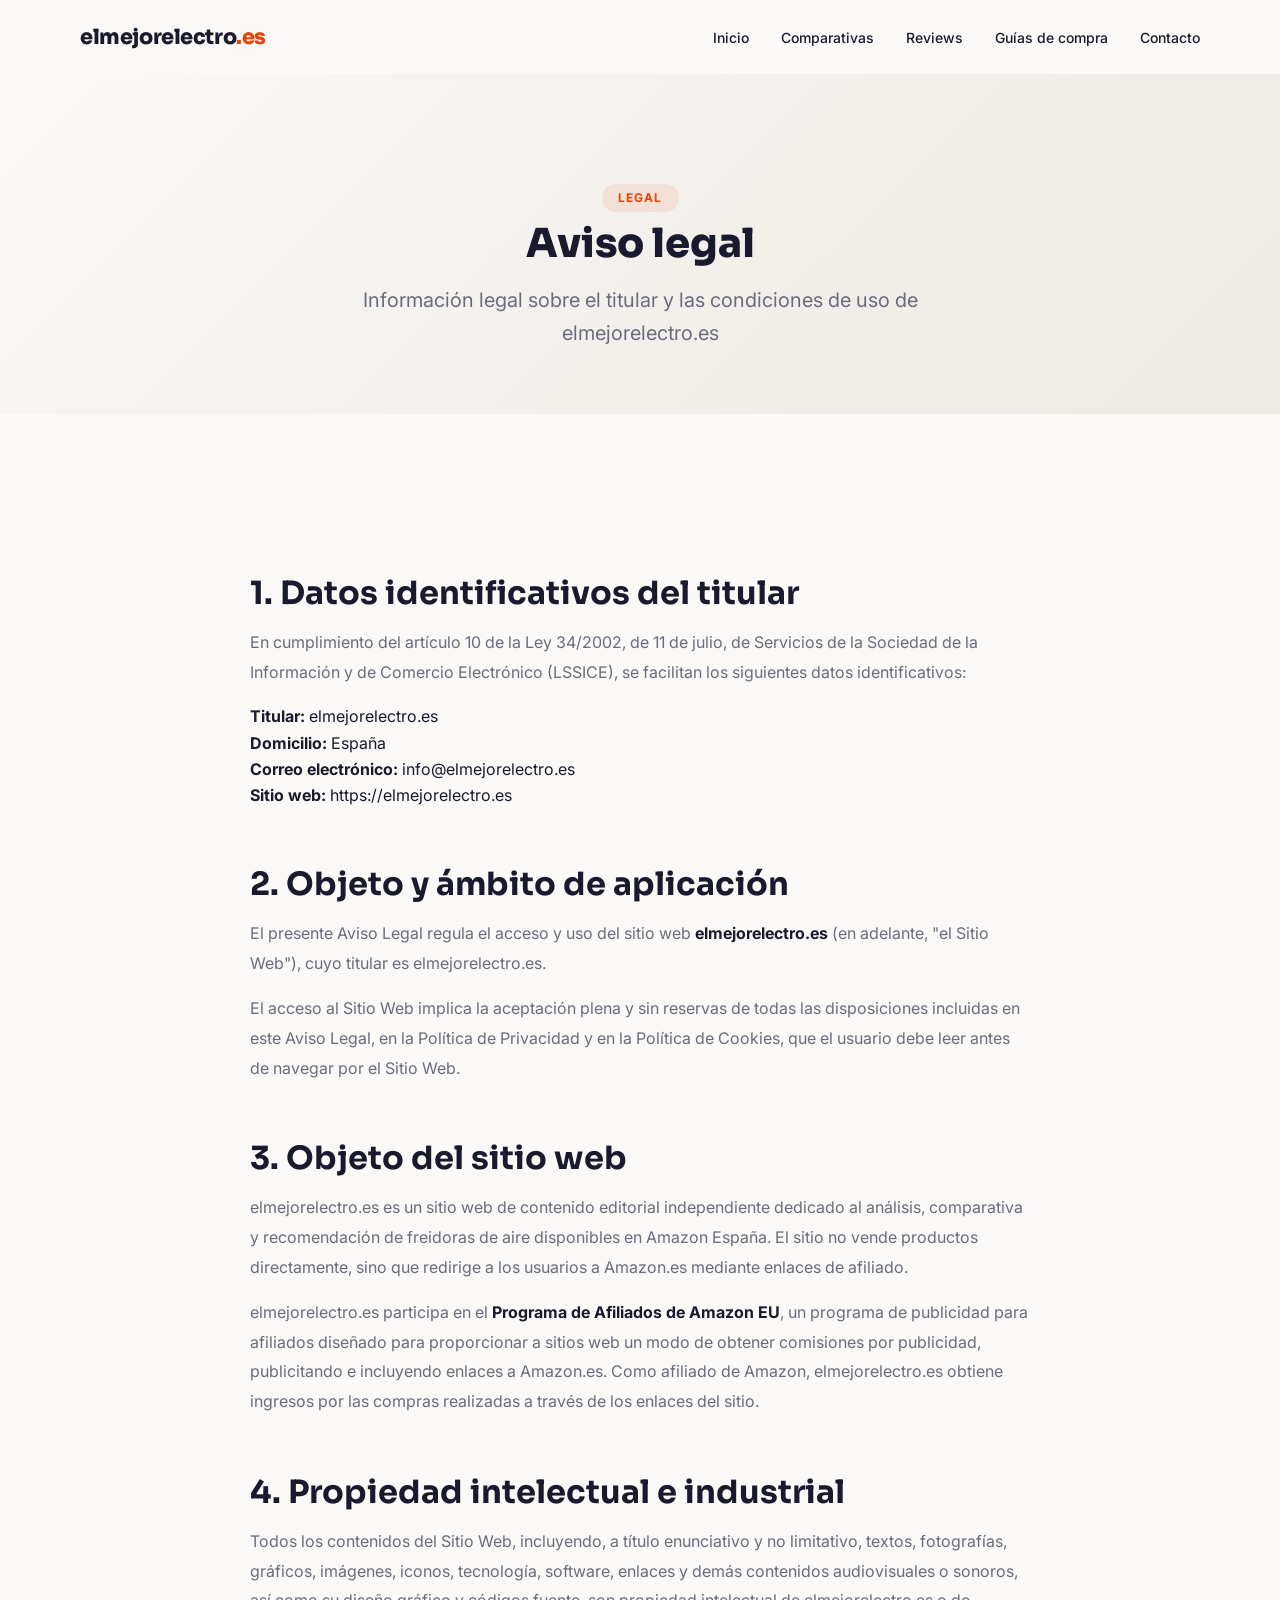
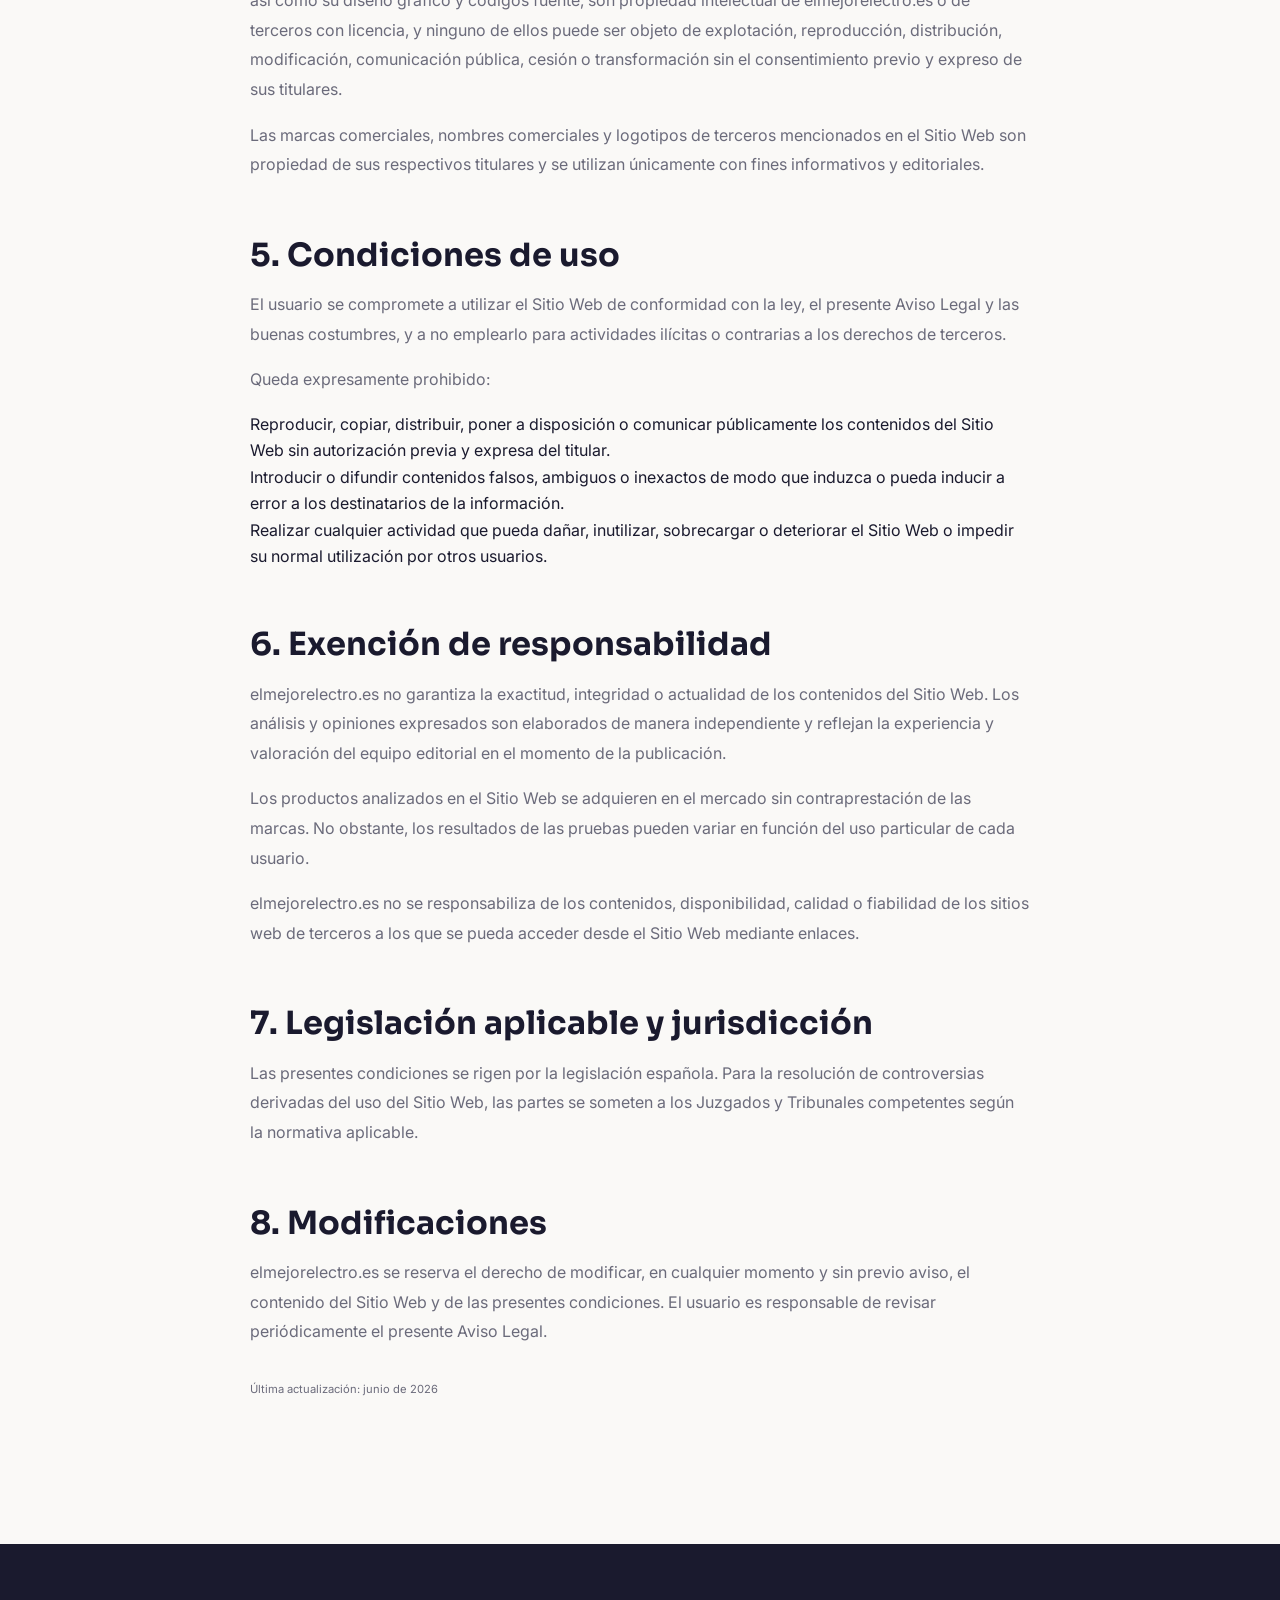
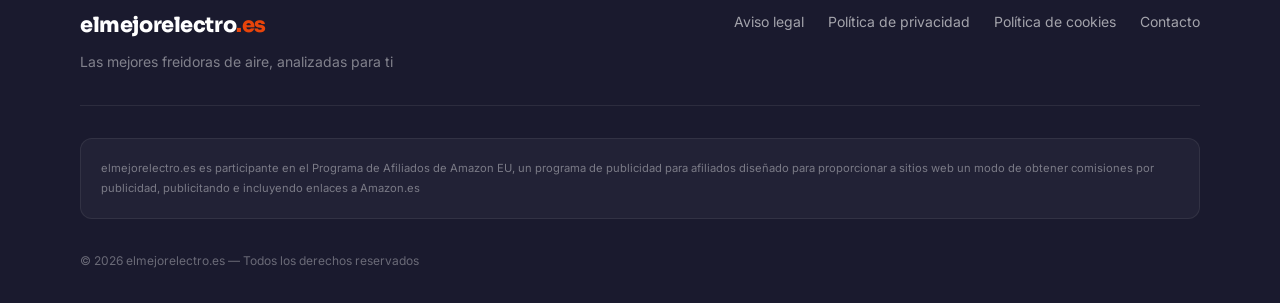
==== commit 53665102: "SEO: sitemap, robots.txt, canonical URLs sin www" ====
--- a/pages/aviso-legal.html
+++ b/pages/aviso-legal.html
@@ -7,7 +7,7 @@
   <meta name="description" content="Aviso legal de elmejorelectro.es. Información sobre el titular del sitio, condiciones de uso y propiedad intelectual.">
   <meta name="robots" content="noindex, follow">
   <link rel="icon" type="image/svg+xml" href="../favicon.svg">
-  <link rel="canonical" href="https://www.elmejorelectro.es/pages/aviso-legal.html">
+  <link rel="canonical" href="https://elmejorelectro.es/pages/aviso-legal.html">
 
   <link rel="preconnect" href="https://fonts.googleapis.com">
   <link rel="preconnect" href="https://fonts.gstatic.com" crossorigin>
@@ -68,7 +68,7 @@
               <li><strong>Titular:</strong> elmejorelectro.es</li>
               <li><strong>Domicilio:</strong> España</li>
               <li><strong>Correo electrónico:</strong> <a href="mailto:info@elmejorelectro.es">info@elmejorelectro.es</a></li>
-              <li><strong>Sitio web:</strong> https://www.elmejorelectro.es</li>
+              <li><strong>Sitio web:</strong> https://elmejorelectro.es</li>
             </ul>
 
             <h2>2. Objeto y ámbito de aplicación</h2>
